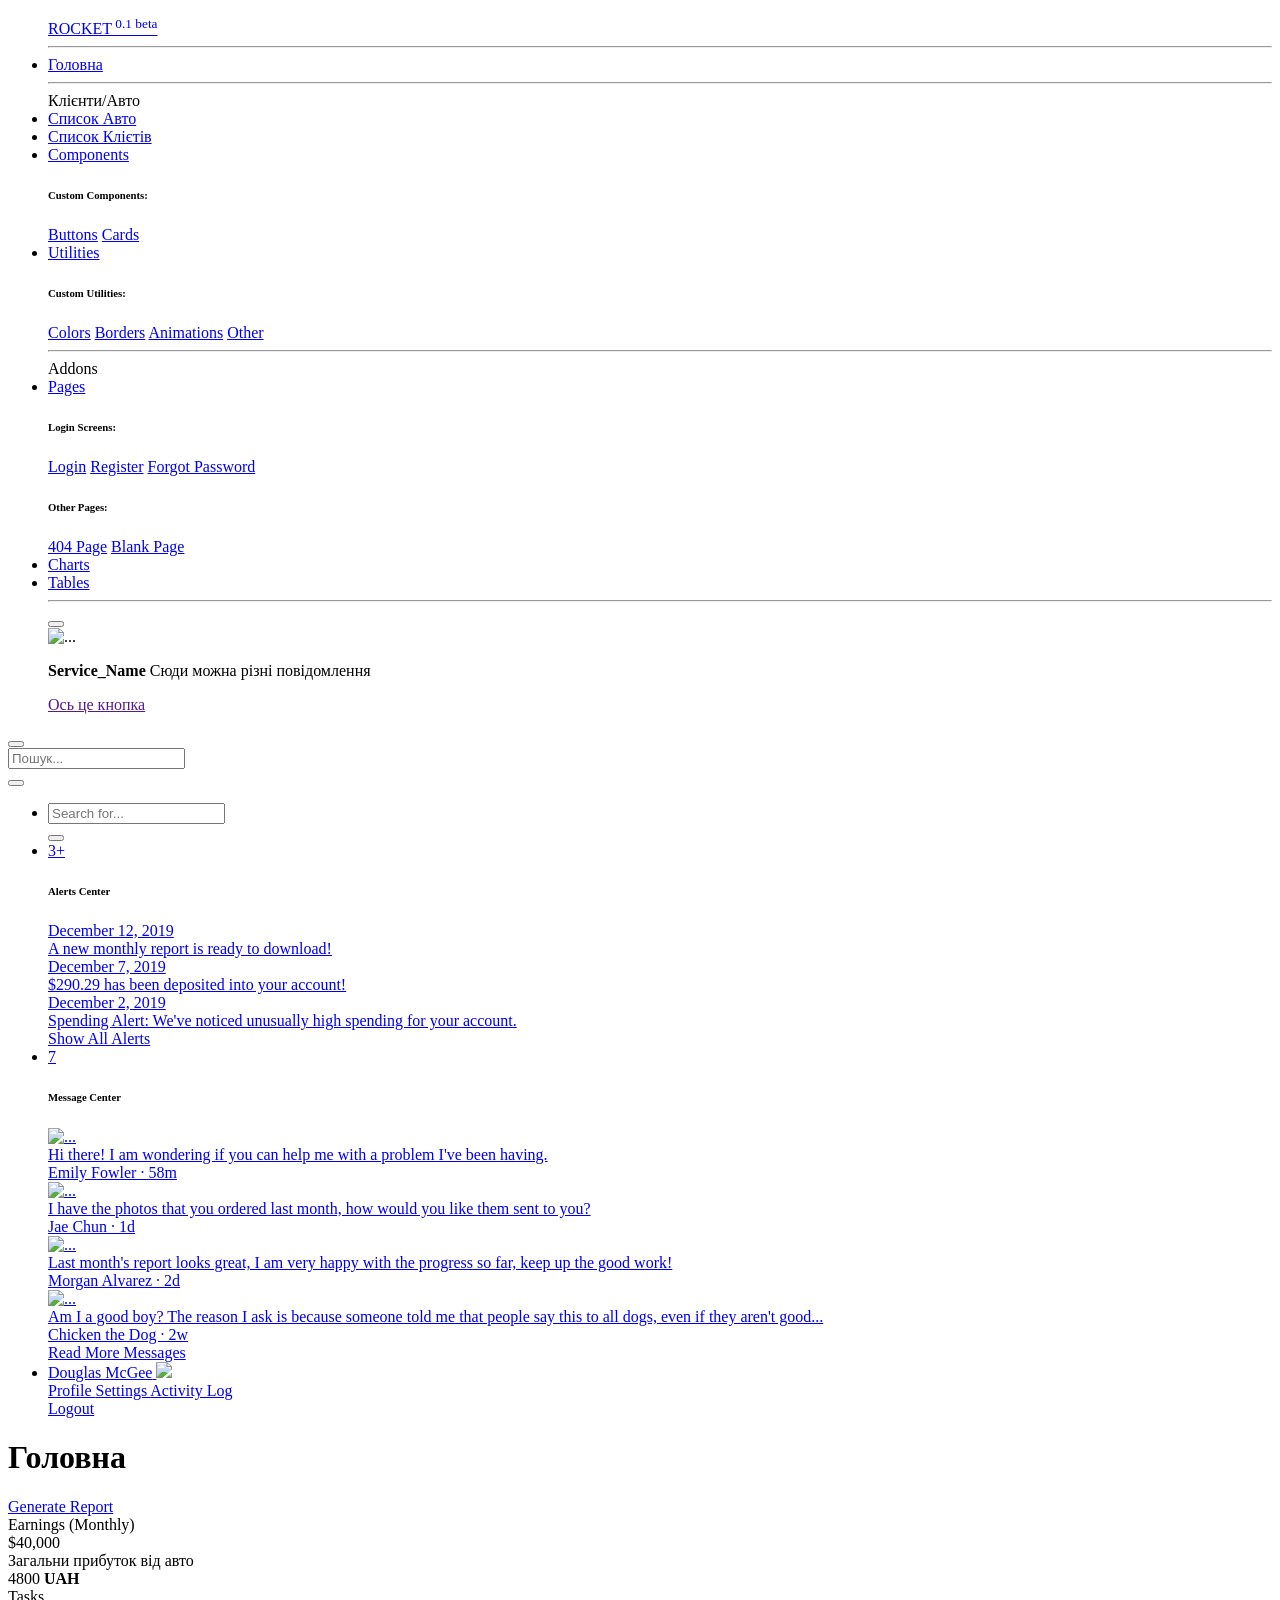
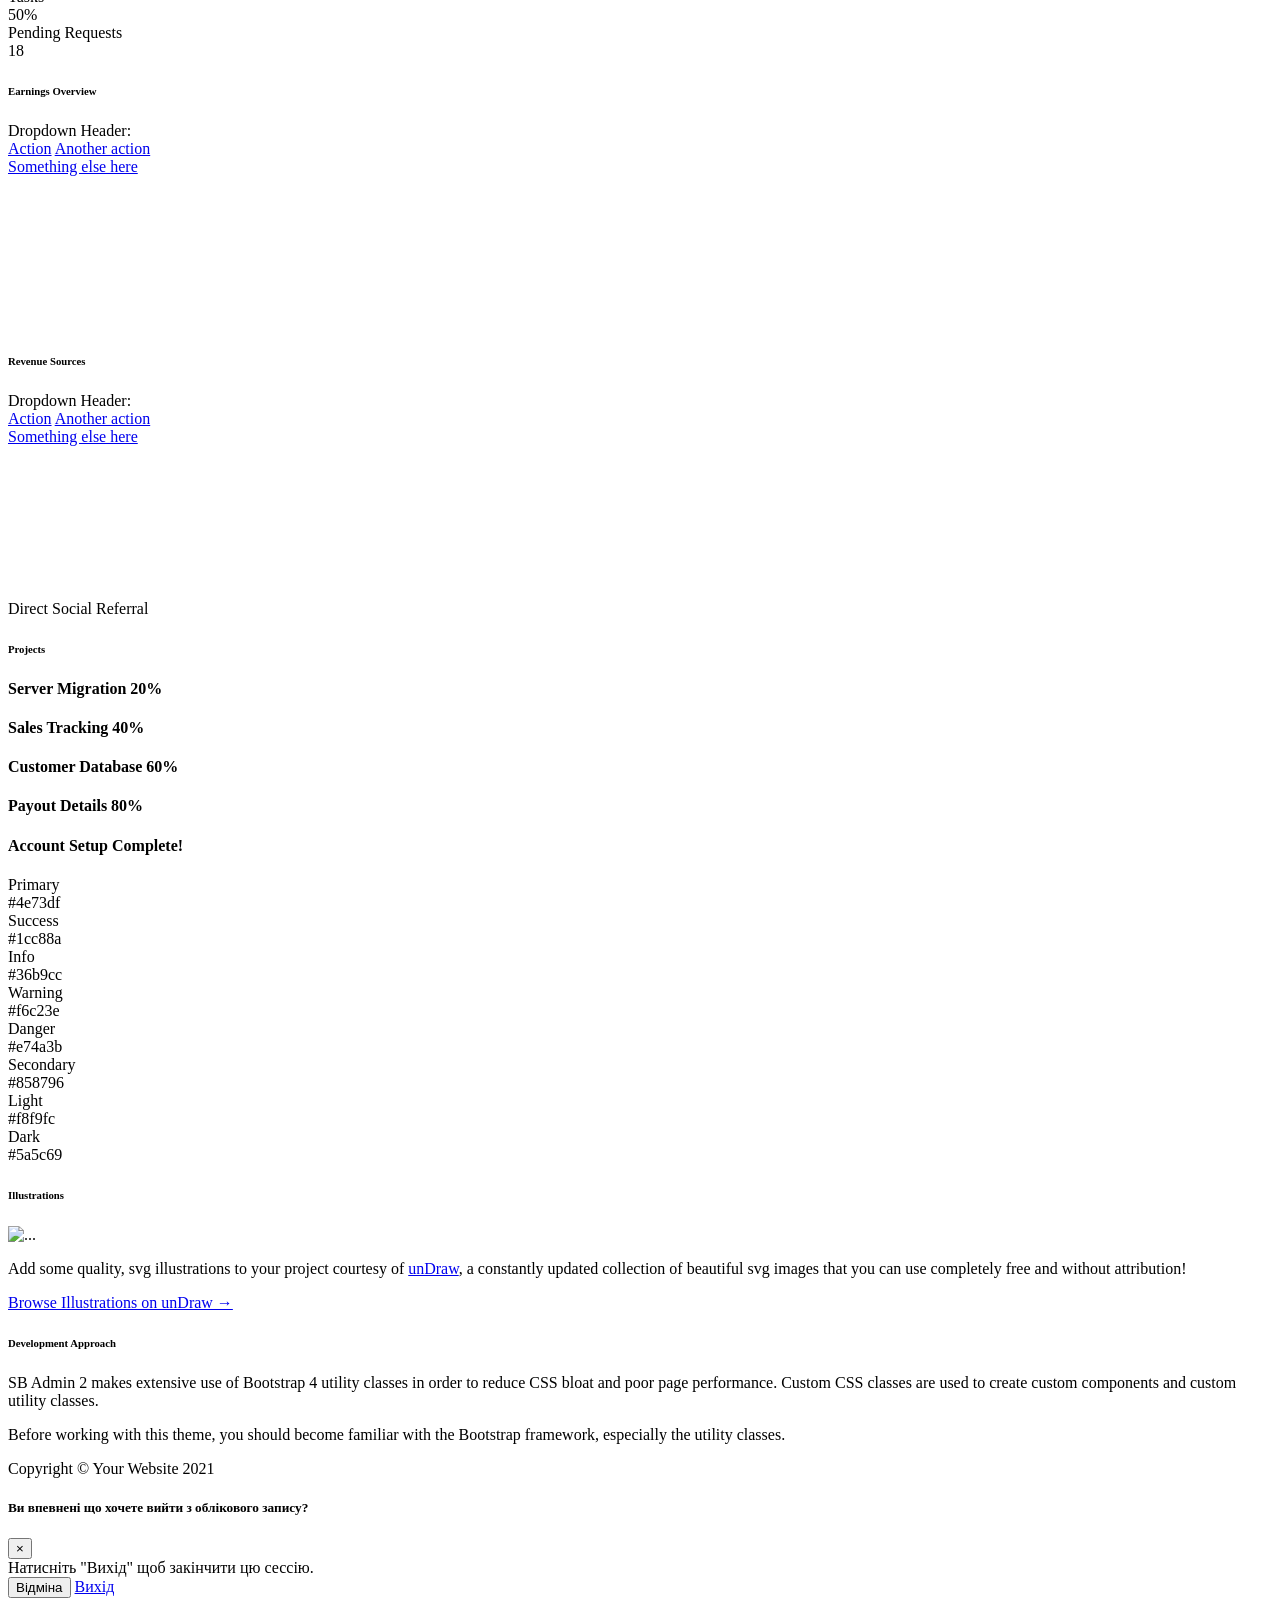
==== index.html @ 15850f31 "Add files via upload" ====
<!DOCTYPE html>
<html lang="ua">

<head>

    <meta charset="utf-8">
    <meta http-equiv="X-UA-Compatible" content="IE=edge">
    <meta name="viewport" content="width=device-width, initial-scale=1, shrink-to-fit=no">
    <meta name="description" content="">
    <meta name="author" content="">

    <title>ROCKET Admin - Головна</title>

    <!-- Custom fonts for this template-->
    <link href="vendor/fontawesome-free/css/all.min.css" rel="stylesheet" type="text/css">
    <link
        href="https://fonts.googleapis.com/css?family=Nunito:200,200i,300,300i,400,400i,600,600i,700,700i,800,800i,900,900i"
        rel="stylesheet">

    <!-- Custom styles for this template-->
    <link href="css/sb-admin-2.min.css" rel="stylesheet">

</head>

<body id="page-top">

    <!-- Вся сторінка -->
    <div id="wrapper">

        <!-- Меню ліво -->
        <ul class="navbar-nav bg-gradient-primary sidebar sidebar-dark accordion" id="accordionSidebar"> 

            <!-- Sidebar - Brand -->
            <a class="sidebar-brand d-flex align-items-center justify-content-center" href="index.html">
                <div class="sidebar-brand-icon rotate-n-15">
                    <i class="fas fa-rocket"></i>
                </div>
                <div class="sidebar-brand-text mx-1">ROCKET<sup> 0.1 beta</sup></div>
            </a>

            <!-- Divider -->
            <hr class="sidebar-divider my-0">

            <!-- Nav Item - Dashboard -->
            <li class="nav-item active">
                <a class="nav-link" href="index.html">
                    <i class="fas fa-fw fa-house-damage"></i>
                    <span>Головна</span></a>
            </li>

            <!-- Divider -->
            <hr class="sidebar-divider">

            <!-- Heading -->
            <div class="sidebar-heading">Клієнти/Авто</div>
            <li class="nav-item">
                <a class="nav-link" href="table.html">
                    <i class="fas fa-fw fa-car"></i>
                    <span>Список Авто</span></a>
            </li>
            <li class="nav-item">
                <a class="nav-link" href="table.html">
                    <i class="fas fa-fw fa-users"></i>
                    <span>Список Клієтів</span></a>
            </li>
            <!-- Nav Item - Pages Collapse Menu -->
            <li class="nav-item">
                <a class="nav-link collapsed" href="#" data-toggle="collapse" data-target="#collapseTwo"
                    aria-expanded="true" aria-controls="collapseTwo">
                    <i class="fas fa-fw fa-cog"></i>
                    <span>Components</span>
                </a>
                <div id="collapseTwo" class="collapse" aria-labelledby="headingTwo" data-parent="#accordionSidebar">
                    <div class="bg-white py-2 collapse-inner rounded">
                        <h6 class="collapse-header">Custom Components:</h6>
                        <a class="collapse-item" href="buttons.html">Buttons</a>
                        <a class="collapse-item" href="cards.html">Cards</a>
                    </div>
                </div>
            </li>

            <!-- Nav Item - Utilities Collapse Menu -->
            <li class="nav-item">
                <a class="nav-link collapsed" href="#" data-toggle="collapse" data-target="#collapseUtilities"
                    aria-expanded="true" aria-controls="collapseUtilities">
                    <i class="fas fa-fw fa-wrench"></i>
                    <span>Utilities</span>
                </a>
                <div id="collapseUtilities" class="collapse" aria-labelledby="headingUtilities"
                    data-parent="#accordionSidebar">
                    <div class="bg-white py-2 collapse-inner rounded">
                        <h6 class="collapse-header">Custom Utilities:</h6>
                        <a class="collapse-item" href="utilities-color.html">Colors</a>
                        <a class="collapse-item" href="utilities-border.html">Borders</a>
                        <a class="collapse-item" href="utilities-animation.html">Animations</a>
                        <a class="collapse-item" href="utilities-other.html">Other</a>
                    </div>
                </div>
            </li>

            <!-- Divider -->
            <hr class="sidebar-divider">

            <!-- Heading -->
            <div class="sidebar-heading">
                Addons
            </div>

            <!-- Nav Item - Pages Collapse Menu -->
            <li class="nav-item">
                <a class="nav-link collapsed" href="#" data-toggle="collapse" data-target="#collapsePages"
                    aria-expanded="true" aria-controls="collapsePages">
                    <i class="fas fa-fw fa-folder"></i>
                    <span>Pages</span>
                </a>
                <div id="collapsePages" class="collapse" aria-labelledby="headingPages" data-parent="#accordionSidebar">
                    <div class="bg-white py-2 collapse-inner rounded">
                        <h6 class="collapse-header">Login Screens:</h6>
                        <a class="collapse-item" href="login.html">Login</a>
                        <a class="collapse-item" href="register.html">Register</a>
                        <a class="collapse-item" href="forgot-password.html">Forgot Password</a>
                        <div class="collapse-divider"></div>
                        <h6 class="collapse-header">Other Pages:</h6>
                        <a class="collapse-item" href="404.html">404 Page</a>
                        <a class="collapse-item" href="blank.html">Blank Page</a>
                    </div>
                </div>
            </li>

            <!-- Nav Item - Charts -->
            <li class="nav-item">
                <a class="nav-link" href="charts.html">
                    <i class="fas fa-fw fa-chart-area"></i>
                    <span>Charts</span></a>
            </li>

            <!-- Nav Item - Tables -->
            <li class="nav-item">
                <a class="nav-link" href="tables.html">
                    <i class="fas fa-fw fa-table"></i>
                    <span>Tables</span></a>
            </li>

            <!-- Divider -->
            <hr class="sidebar-divider d-none d-md-block">

            <!-- Sidebar Toggler (Sidebar) -->
            <div class="text-center d-none d-md-inline">
                <button class="rounded-circle border-0" id="sidebarToggle"></button>
            </div>

            <!-- Sidebar Message -->
            <div class="sidebar-card d-none d-lg-flex">
                <img class="sidebar-card-illustration mb-2" src="img/undraw_rocket.svg" alt="...">
                <p class="text-center mb-2"><strong>Service_Name</strong> Сюди можна різні повідомлення</p>
                <a class="btn btn-success btn-sm" href="">Ось це кнопка</a>
            </div>

        </ul>
        <!-- Кінець меню ліво -->

        <!-- Блок контенту -->
        <div id="content-wrapper" class="d-flex flex-column">

            <!-- Main Content -->
            <div id="content">

                <!-- Верхній блок є на кожній сторінці(Пошук, Обліковий запис, Повідомлення) -->
                <nav class="navbar navbar-expand navbar-light bg-white topbar mb-4 static-top shadow">

                    <!-- Sidebar Toggle (Topbar) -->
                    <button id="sidebarToggleTop" class="btn btn-link d-md-none rounded-circle mr-3">
                        <i class="fa fa-bars"></i>
                    </button>

                    <!-- Topbar Search -->
                    <form
                        class="d-none d-sm-inline-block form-inline mr-auto ml-md-3 my-2 my-md-0 mw-100 navbar-search">
                        <div class="input-group">
                            <input type="text" class="form-control bg-light border-0 small" placeholder="Пошук..."
                                aria-label="Search" aria-describedby="basic-addon2">
                            <div class="input-group-append">
                                <button class="btn btn-primary" type="button">
                                    <i class="fas fa-search fa-sm"></i>
                                </button>
                            </div>
                        </div>
                    </form>

                    <!-- Topbar Navbar -->
                    <ul class="navbar-nav ml-auto">

                        <!-- Nav Item - Search Dropdown (Visible Only XS) -->
                        <li class="nav-item dropdown no-arrow d-sm-none">
                            <a class="nav-link dropdown-toggle" href="#" id="searchDropdown" role="button"
                                data-toggle="dropdown" aria-haspopup="true" aria-expanded="false">
                                <i class="fas fa-search fa-fw"></i>
                            </a>
                            <!-- Dropdown - Messages -->
                            <div class="dropdown-menu dropdown-menu-right p-3 shadow animated--grow-in"
                                aria-labelledby="searchDropdown">
                                <form class="form-inline mr-auto w-100 navbar-search">
                                    <div class="input-group">
                                        <input type="text" class="form-control bg-light border-0 small"
                                            placeholder="Search for..." aria-label="Search"
                                            aria-describedby="basic-addon2">
                                        <div class="input-group-append">
                                            <button class="btn btn-primary" type="button">
                                                <i class="fas fa-search fa-sm"></i>
                                            </button>
                                        </div>
                                    </div>
                                </form>
                            </div>
                        </li>

                        <!-- Nav Item - Alerts -->
                        <li class="nav-item dropdown no-arrow mx-1">
                            <a class="nav-link dropdown-toggle" href="#" id="alertsDropdown" role="button"
                                data-toggle="dropdown" aria-haspopup="true" aria-expanded="false">
                                <i class="fas fa-bell fa-fw"></i>
                                <!-- Counter - Alerts -->
                                <span class="badge badge-danger badge-counter">3+</span>
                            </a>
                            <!-- Dropdown - Alerts -->
                            <div class="dropdown-list dropdown-menu dropdown-menu-right shadow animated--grow-in"
                                aria-labelledby="alertsDropdown">
                                <h6 class="dropdown-header">
                                    Alerts Center
                                </h6>
                                <a class="dropdown-item d-flex align-items-center" href="#">
                                    <div class="mr-3">
                                        <div class="icon-circle bg-primary">
                                            <i class="fas fa-file-alt text-white"></i>
                                        </div>
                                    </div>
                                    <div>
                                        <div class="small text-gray-500">December 12, 2019</div>
                                        <span class="font-weight-bold">A new monthly report is ready to download!</span>
                                    </div>
                                </a>
                                <a class="dropdown-item d-flex align-items-center" href="#">
                                    <div class="mr-3">
                                        <div class="icon-circle bg-success">
                                            <i class="fas fa-donate text-white"></i>
                                        </div>
                                    </div>
                                    <div>
                                        <div class="small text-gray-500">December 7, 2019</div>
                                        $290.29 has been deposited into your account!
                                    </div>
                                </a>
                                <a class="dropdown-item d-flex align-items-center" href="#">
                                    <div class="mr-3">
                                        <div class="icon-circle bg-warning">
                                            <i class="fas fa-exclamation-triangle text-white"></i>
                                        </div>
                                    </div>
                                    <div>
                                        <div class="small text-gray-500">December 2, 2019</div>
                                        Spending Alert: We've noticed unusually high spending for your account.
                                    </div>
                                </a>
                                <a class="dropdown-item text-center small text-gray-500" href="#">Show All Alerts</a>
                            </div>
                        </li>

                        <!-- Nav Item - Messages -->
                        <li class="nav-item dropdown no-arrow mx-1">
                            <a class="nav-link dropdown-toggle" href="#" id="messagesDropdown" role="button"
                                data-toggle="dropdown" aria-haspopup="true" aria-expanded="false">
                                <i class="fas fa-envelope fa-fw"></i>
                                <!-- Counter - Messages -->
                                <span class="badge badge-danger badge-counter">7</span>
                            </a>
                            <!-- Dropdown - Messages -->
                            <div class="dropdown-list dropdown-menu dropdown-menu-right shadow animated--grow-in"
                                aria-labelledby="messagesDropdown">
                                <h6 class="dropdown-header">
                                    Message Center
                                </h6>
                                <a class="dropdown-item d-flex align-items-center" href="#">
                                    <div class="dropdown-list-image mr-3">
                                        <img class="rounded-circle" src="img/undraw_profile_1.svg"
                                            alt="...">
                                        <div class="status-indicator bg-success"></div>
                                    </div>
                                    <div class="font-weight-bold">
                                        <div class="text-truncate">Hi there! I am wondering if you can help me with a
                                            problem I've been having.</div>
                                        <div class="small text-gray-500">Emily Fowler · 58m</div>
                                    </div>
                                </a>
                                <a class="dropdown-item d-flex align-items-center" href="#">
                                    <div class="dropdown-list-image mr-3">
                                        <img class="rounded-circle" src="img/undraw_profile_2.svg"
                                            alt="...">
                                        <div class="status-indicator"></div>
                                    </div>
                                    <div>
                                        <div class="text-truncate">I have the photos that you ordered last month, how
                                            would you like them sent to you?</div>
                                        <div class="small text-gray-500">Jae Chun · 1d</div>
                                    </div>
                                </a>
                                <a class="dropdown-item d-flex align-items-center" href="#">
                                    <div class="dropdown-list-image mr-3">
                                        <img class="rounded-circle" src="img/undraw_profile_3.svg"
                                            alt="...">
                                        <div class="status-indicator bg-warning"></div>
                                    </div>
                                    <div>
                                        <div class="text-truncate">Last month's report looks great, I am very happy with
                                            the progress so far, keep up the good work!</div>
                                        <div class="small text-gray-500">Morgan Alvarez · 2d</div>
                                    </div>
                                </a>
                                <a class="dropdown-item d-flex align-items-center" href="#">
                                    <div class="dropdown-list-image mr-3">
                                        <img class="rounded-circle" src="https://source.unsplash.com/Mv9hjnEUHR4/60x60"
                                            alt="...">
                                        <div class="status-indicator bg-success"></div>
                                    </div>
                                    <div>
                                        <div class="text-truncate">Am I a good boy? The reason I ask is because someone
                                            told me that people say this to all dogs, even if they aren't good...</div>
                                        <div class="small text-gray-500">Chicken the Dog · 2w</div>
                                    </div>
                                </a>
                                <a class="dropdown-item text-center small text-gray-500" href="#">Read More Messages</a>
                            </div>
                        </li>

                        <div class="topbar-divider d-none d-sm-block"></div>

                        <!-- Nav Item - User Information -->
                        <li class="nav-item dropdown no-arrow">
                            <a class="nav-link dropdown-toggle" href="#" id="userDropdown" role="button"
                                data-toggle="dropdown" aria-haspopup="true" aria-expanded="false">
                                <span class="mr-2 d-none d-lg-inline text-gray-600 small">Douglas McGee</span>
                                <img class="img-profile rounded-circle"
                                    src="img/undraw_profile.svg">
                            </a>
                            <!-- Dropdown - User Information -->
                            <div class="dropdown-menu dropdown-menu-right shadow animated--grow-in"
                                aria-labelledby="userDropdown">
                                <a class="dropdown-item" href="#">
                                    <i class="fas fa-user fa-sm fa-fw mr-2 text-gray-400"></i>
                                    Profile
                                </a>
                                <a class="dropdown-item" href="#">
                                    <i class="fas fa-cogs fa-sm fa-fw mr-2 text-gray-400"></i>
                                    Settings
                                </a>
                                <a class="dropdown-item" href="#">
                                    <i class="fas fa-list fa-sm fa-fw mr-2 text-gray-400"></i>
                                    Activity Log
                                </a>
                                <div class="dropdown-divider"></div>
                                <a class="dropdown-item" href="#" data-toggle="modal" data-target="#logoutModal">
                                    <i class="fas fa-sign-out-alt fa-sm fa-fw mr-2 text-gray-400"></i>
                                    Logout
                                </a>
                            </div>
                        </li>

                    </ul>

                </nav>
                <!-- Кінець Верхній блок є на кожній сторінці(Пошук, Обліковий запис, Повідомлення) -->

                <!-- Begin Page Content -->
                <div class="container-fluid">

                    <!-- Page Heading -->
                    <div class="d-sm-flex align-items-center justify-content-between mb-4">
                        <h1 class="h3 mb-0 text-gray-800">Головна</h1>
                        <a href="#" class="d-none d-sm-inline-block btn btn-sm btn-primary shadow-sm"><i
                                class="fas fa-download fa-sm text-white-50"></i> Generate Report</a>
                    </div>

                    <!-- Content Row -->
                    <div class="row">

                        <!-- Earnings (Monthly) Card Example -->
                        <div class="col-xl-3 col-md-6 mb-4">
                            <div class="card border-left-primary shadow h-100 py-2">
                                <div class="card-body">
                                    <div class="row no-gutters align-items-center">
                                        <div class="col mr-2">
                                            <div class="text-xs font-weight-bold text-primary text-uppercase mb-1">
                                                Earnings (Monthly)</div>
                                            <div class="h5 mb-0 font-weight-bold text-gray-800">$40,000</div>
                                        </div>
                                        <div class="col-auto">
                                            <i class="fas fa-calendar fa-2x text-gray-300"></i>
                                        </div>
                                    </div>
                                </div>
                            </div>
                        </div>

                        <!-- Earnings (Monthly) Card Example -->
                        <div class="col-xl-3 col-md-6 mb-4">
                            <div class="card border-left-success shadow h-100 py-2">
                                <div class="card-body">
                                    <div class="row no-gutters align-items-center">
                                        <div class="col mr-2">
                                            <div class="text-xs font-weight-bold text-success text-uppercase mb-1">
                                                Загальни прибуток від авто</div>
                                            <div class="h5 mb-0 font-weight-bold text-gray-800">4800 <b>UAH</b></div>
                                        </div>
                                        <div class="col-auto">
                                            <i class="fas fa-dollar-sign fa-2x text-gray-300"></i>
                                        </div>
                                    </div>
                                </div>
                            </div>
                        </div>

                        <!-- Earnings (Monthly) Card Example -->
                        <div class="col-xl-3 col-md-6 mb-4">
                            <div class="card border-left-info shadow h-100 py-2">
                                <div class="card-body">
                                    <div class="row no-gutters align-items-center">
                                        <div class="col mr-2">
                                            <div class="text-xs font-weight-bold text-info text-uppercase mb-1">Tasks
                                            </div>
                                            <div class="row no-gutters align-items-center">
                                                <div class="col-auto">
                                                    <div class="h5 mb-0 mr-3 font-weight-bold text-gray-800">50%</div>
                                                </div>
                                                <div class="col">
                                                    <div class="progress progress-sm mr-2">
                                                        <div class="progress-bar bg-info" role="progressbar"
                                                            style="width: 50%" aria-valuenow="50" aria-valuemin="0"
                                                            aria-valuemax="100"></div>
                                                    </div>
                                                </div>
                                            </div>
                                        </div>
                                        <div class="col-auto">
                                            <i class="fas fa-clipboard-list fa-2x text-gray-300"></i>
                                        </div>
                                    </div>
                                </div>
                            </div>
                        </div>

                        <!-- Pending Requests Card Example -->
                        <div class="col-xl-3 col-md-6 mb-4">
                            <div class="card border-left-warning shadow h-100 py-2">
                                <div class="card-body">
                                    <div class="row no-gutters align-items-center">
                                        <div class="col mr-2">
                                            <div class="text-xs font-weight-bold text-warning text-uppercase mb-1">
                                                Pending Requests</div>
                                            <div class="h5 mb-0 font-weight-bold text-gray-800">18</div>
                                        </div>
                                        <div class="col-auto">
                                            <i class="fas fa-comments fa-2x text-gray-300"></i>
                                        </div>
                                    </div>
                                </div>
                            </div>
                        </div>
                    </div>

                    <!-- Content Row -->

                    <div class="row">

                        <!-- Area Chart -->
                        <div class="col-xl-8 col-lg-7">
                            <div class="card shadow mb-4">
                                <!-- Card Header - Dropdown -->
                                <div
                                    class="card-header py-3 d-flex flex-row align-items-center justify-content-between">
                                    <h6 class="m-0 font-weight-bold text-primary">Earnings Overview</h6>
                                    <div class="dropdown no-arrow">
                                        <a class="dropdown-toggle" href="#" role="button" id="dropdownMenuLink"
                                            data-toggle="dropdown" aria-haspopup="true" aria-expanded="false">
                                            <i class="fas fa-ellipsis-v fa-sm fa-fw text-gray-400"></i>
                                        </a>
                                        <div class="dropdown-menu dropdown-menu-right shadow animated--fade-in"
                                            aria-labelledby="dropdownMenuLink">
                                            <div class="dropdown-header">Dropdown Header:</div>
                                            <a class="dropdown-item" href="#">Action</a>
                                            <a class="dropdown-item" href="#">Another action</a>
                                            <div class="dropdown-divider"></div>
                                            <a class="dropdown-item" href="#">Something else here</a>
                                        </div>
                                    </div>
                                </div>
                                <!-- Card Body -->
                                <div class="card-body">
                                    <div class="chart-area">
                                        <canvas id="myAreaChart"></canvas>
                                    </div>
                                </div>
                            </div>
                        </div>

                        <!-- Pie Chart -->
                        <div class="col-xl-4 col-lg-5">
                            <div class="card shadow mb-4">
                                <!-- Card Header - Dropdown -->
                                <div
                                    class="card-header py-3 d-flex flex-row align-items-center justify-content-between">
                                    <h6 class="m-0 font-weight-bold text-primary">Revenue Sources</h6>
                                    <div class="dropdown no-arrow">
                                        <a class="dropdown-toggle" href="#" role="button" id="dropdownMenuLink"
                                            data-toggle="dropdown" aria-haspopup="true" aria-expanded="false">
                                            <i class="fas fa-ellipsis-v fa-sm fa-fw text-gray-400"></i>
                                        </a>
                                        <div class="dropdown-menu dropdown-menu-right shadow animated--fade-in"
                                            aria-labelledby="dropdownMenuLink">
                                            <div class="dropdown-header">Dropdown Header:</div>
                                            <a class="dropdown-item" href="#">Action</a>
                                            <a class="dropdown-item" href="#">Another action</a>
                                            <div class="dropdown-divider"></div>
                                            <a class="dropdown-item" href="#">Something else here</a>
                                        </div>
                                    </div>
                                </div>
                                <!-- Card Body -->
                                <div class="card-body">
                                    <div class="chart-pie pt-4 pb-2">
                                        <canvas id="myPieChart"></canvas>
                                    </div>
                                    <div class="mt-4 text-center small">
                                        <span class="mr-2">
                                            <i class="fas fa-circle text-primary"></i> Direct
                                        </span>
                                        <span class="mr-2">
                                            <i class="fas fa-circle text-success"></i> Social
                                        </span>
                                        <span class="mr-2">
                                            <i class="fas fa-circle text-info"></i> Referral
                                        </span>
                                    </div>
                                </div>
                            </div>
                        </div>
                    </div>

                    <!-- Content Row -->
                    <div class="row">

                        <!-- Content Column -->
                        <div class="col-lg-6 mb-4">

                            <!-- Project Card Example -->
                            <div class="card shadow mb-4">
                                <div class="card-header py-3">
                                    <h6 class="m-0 font-weight-bold text-primary">Projects</h6>
                                </div>
                                <div class="card-body">
                                    <h4 class="small font-weight-bold">Server Migration <span
                                            class="float-right">20%</span></h4>
                                    <div class="progress mb-4">
                                        <div class="progress-bar bg-danger" role="progressbar" style="width: 20%"
                                            aria-valuenow="20" aria-valuemin="0" aria-valuemax="100"></div>
                                    </div>
                                    <h4 class="small font-weight-bold">Sales Tracking <span
                                            class="float-right">40%</span></h4>
                                    <div class="progress mb-4">
                                        <div class="progress-bar bg-warning" role="progressbar" style="width: 40%"
                                            aria-valuenow="40" aria-valuemin="0" aria-valuemax="100"></div>
                                    </div>
                                    <h4 class="small font-weight-bold">Customer Database <span
                                            class="float-right">60%</span></h4>
                                    <div class="progress mb-4">
                                        <div class="progress-bar" role="progressbar" style="width: 60%"
                                            aria-valuenow="60" aria-valuemin="0" aria-valuemax="100"></div>
                                    </div>
                                    <h4 class="small font-weight-bold">Payout Details <span
                                            class="float-right">80%</span></h4>
                                    <div class="progress mb-4">
                                        <div class="progress-bar bg-info" role="progressbar" style="width: 80%"
                                            aria-valuenow="80" aria-valuemin="0" aria-valuemax="100"></div>
                                    </div>
                                    <h4 class="small font-weight-bold">Account Setup <span
                                            class="float-right">Complete!</span></h4>
                                    <div class="progress">
                                        <div class="progress-bar bg-success" role="progressbar" style="width: 100%"
                                            aria-valuenow="100" aria-valuemin="0" aria-valuemax="100"></div>
                                    </div>
                                </div>
                            </div>

                            <!-- Color System -->
                            <div class="row">
                                <div class="col-lg-6 mb-4">
                                    <div class="card bg-primary text-white shadow">
                                        <div class="card-body">
                                            Primary
                                            <div class="text-white-50 small">#4e73df</div>
                                        </div>
                                    </div>
                                </div>
                                <div class="col-lg-6 mb-4">
                                    <div class="card bg-success text-white shadow">
                                        <div class="card-body">
                                            Success
                                            <div class="text-white-50 small">#1cc88a</div>
                                        </div>
                                    </div>
                                </div>
                                <div class="col-lg-6 mb-4">
                                    <div class="card bg-info text-white shadow">
                                        <div class="card-body">
                                            Info
                                            <div class="text-white-50 small">#36b9cc</div>
                                        </div>
                                    </div>
                                </div>
                                <div class="col-lg-6 mb-4">
                                    <div class="card bg-warning text-white shadow">
                                        <div class="card-body">
                                            Warning
                                            <div class="text-white-50 small">#f6c23e</div>
                                        </div>
                                    </div>
                                </div>
                                <div class="col-lg-6 mb-4">
                                    <div class="card bg-danger text-white shadow">
                                        <div class="card-body">
                                            Danger
                                            <div class="text-white-50 small">#e74a3b</div>
                                        </div>
                                    </div>
                                </div>
                                <div class="col-lg-6 mb-4">
                                    <div class="card bg-secondary text-white shadow">
                                        <div class="card-body">
                                            Secondary
                                            <div class="text-white-50 small">#858796</div>
                                        </div>
                                    </div>
                                </div>
                                <div class="col-lg-6 mb-4">
                                    <div class="card bg-light text-black shadow">
                                        <div class="card-body">
                                            Light
                                            <div class="text-black-50 small">#f8f9fc</div>
                                        </div>
                                    </div>
                                </div>
                                <div class="col-lg-6 mb-4">
                                    <div class="card bg-dark text-white shadow">
                                        <div class="card-body">
                                            Dark
                                            <div class="text-white-50 small">#5a5c69</div>
                                        </div>
                                    </div>
                                </div>
                            </div>

                        </div>

                        <div class="col-lg-6 mb-4">

                            <!-- Illustrations -->
                            <div class="card shadow mb-4">
                                <div class="card-header py-3">
                                    <h6 class="m-0 font-weight-bold text-primary">Illustrations</h6>
                                </div>
                                <div class="card-body">
                                    <div class="text-center">
                                        <img class="img-fluid px-3 px-sm-4 mt-3 mb-4" style="width: 25rem;"
                                            src="img/undraw_posting_photo.svg" alt="...">
                                    </div>
                                    <p>Add some quality, svg illustrations to your project courtesy of <a
                                            target="_blank" rel="nofollow" href="https://undraw.co/">unDraw</a>, a
                                        constantly updated collection of beautiful svg images that you can use
                                        completely free and without attribution!</p>
                                    <a target="_blank" rel="nofollow" href="https://undraw.co/">Browse Illustrations on
                                        unDraw &rarr;</a>
                                </div>
                            </div>

                            <!-- Approach -->
                            <div class="card shadow mb-4">
                                <div class="card-header py-3">
                                    <h6 class="m-0 font-weight-bold text-primary">Development Approach</h6>
                                </div>
                                <div class="card-body">
                                    <p>SB Admin 2 makes extensive use of Bootstrap 4 utility classes in order to reduce
                                        CSS bloat and poor page performance. Custom CSS classes are used to create
                                        custom components and custom utility classes.</p>
                                    <p class="mb-0">Before working with this theme, you should become familiar with the
                                        Bootstrap framework, especially the utility classes.</p>
                                </div>
                            </div>

                        </div>
                    </div>

                </div>
                <!-- /.container-fluid -->

            </div>
            <!-- End of Main Content -->

            <!-- Footer -->
            <footer class="sticky-footer bg-white">
                <div class="container my-auto">
                    <div class="copyright text-center my-auto">
                        <span>Copyright &copy; Your Website 2021</span>
                    </div>
                </div>
            </footer>
            <!-- End of Footer -->

        </div>
        <!-- Кінець блоку контенту -->

    </div>
    <!-- Кінець всієї сторінки -->

    <!-- Скролл на верх-->
    <a class="scroll-to-top rounded" href="#page-top">
        <i class="fas fa-angle-up"></i>
    </a>

    <!-- Форма виходу-->
    <div class="modal fade" id="logoutModal" tabindex="-1" role="dialog" aria-labelledby="exampleModalLabel"
        aria-hidden="true">
        <div class="modal-dialog" role="document">
            <div class="modal-content">
                <div class="modal-header">
                    <h5 class="modal-title" id="exampleModalLabel">Ви впевнені що хочете вийти з облікового запису?</h5>
                    <button class="close" type="button" data-dismiss="modal" aria-label="Close">
                        <span aria-hidden="true">×</span>
                    </button>
                </div>
                <div class="modal-body">Натисніть "Вихід" щоб закінчити цю сессію.</div>
                <div class="modal-footer">
                    <button class="btn btn-secondary" type="button" data-dismiss="modal">Відміна</button>
                    <a class="btn btn-primary" href="login.html">Вихід</a>
                </div>
            </div>
        </div>
    </div>

    <!-- Bootstrap core JavaScript-->
    <script src="vendor/jquery/jquery.min.js"></script>
    <script src="vendor/bootstrap/js/bootstrap.bundle.min.js"></script>

    <!-- Core plugin JavaScript-->
    <script src="vendor/jquery-easing/jquery.easing.min.js"></script>

    <!-- Custom scripts for all pages-->
    <script src="js/sb-admin-2.min.js"></script>

    <!-- Page level plugins -->
    <script src="vendor/chart.js/Chart.min.js"></script>

    <!-- Page level custom scripts -->
    <script src="js/demo/chart-area-demo.js"></script>
    <script src="js/demo/chart-pie-demo.js"></script>

</body>

</html>
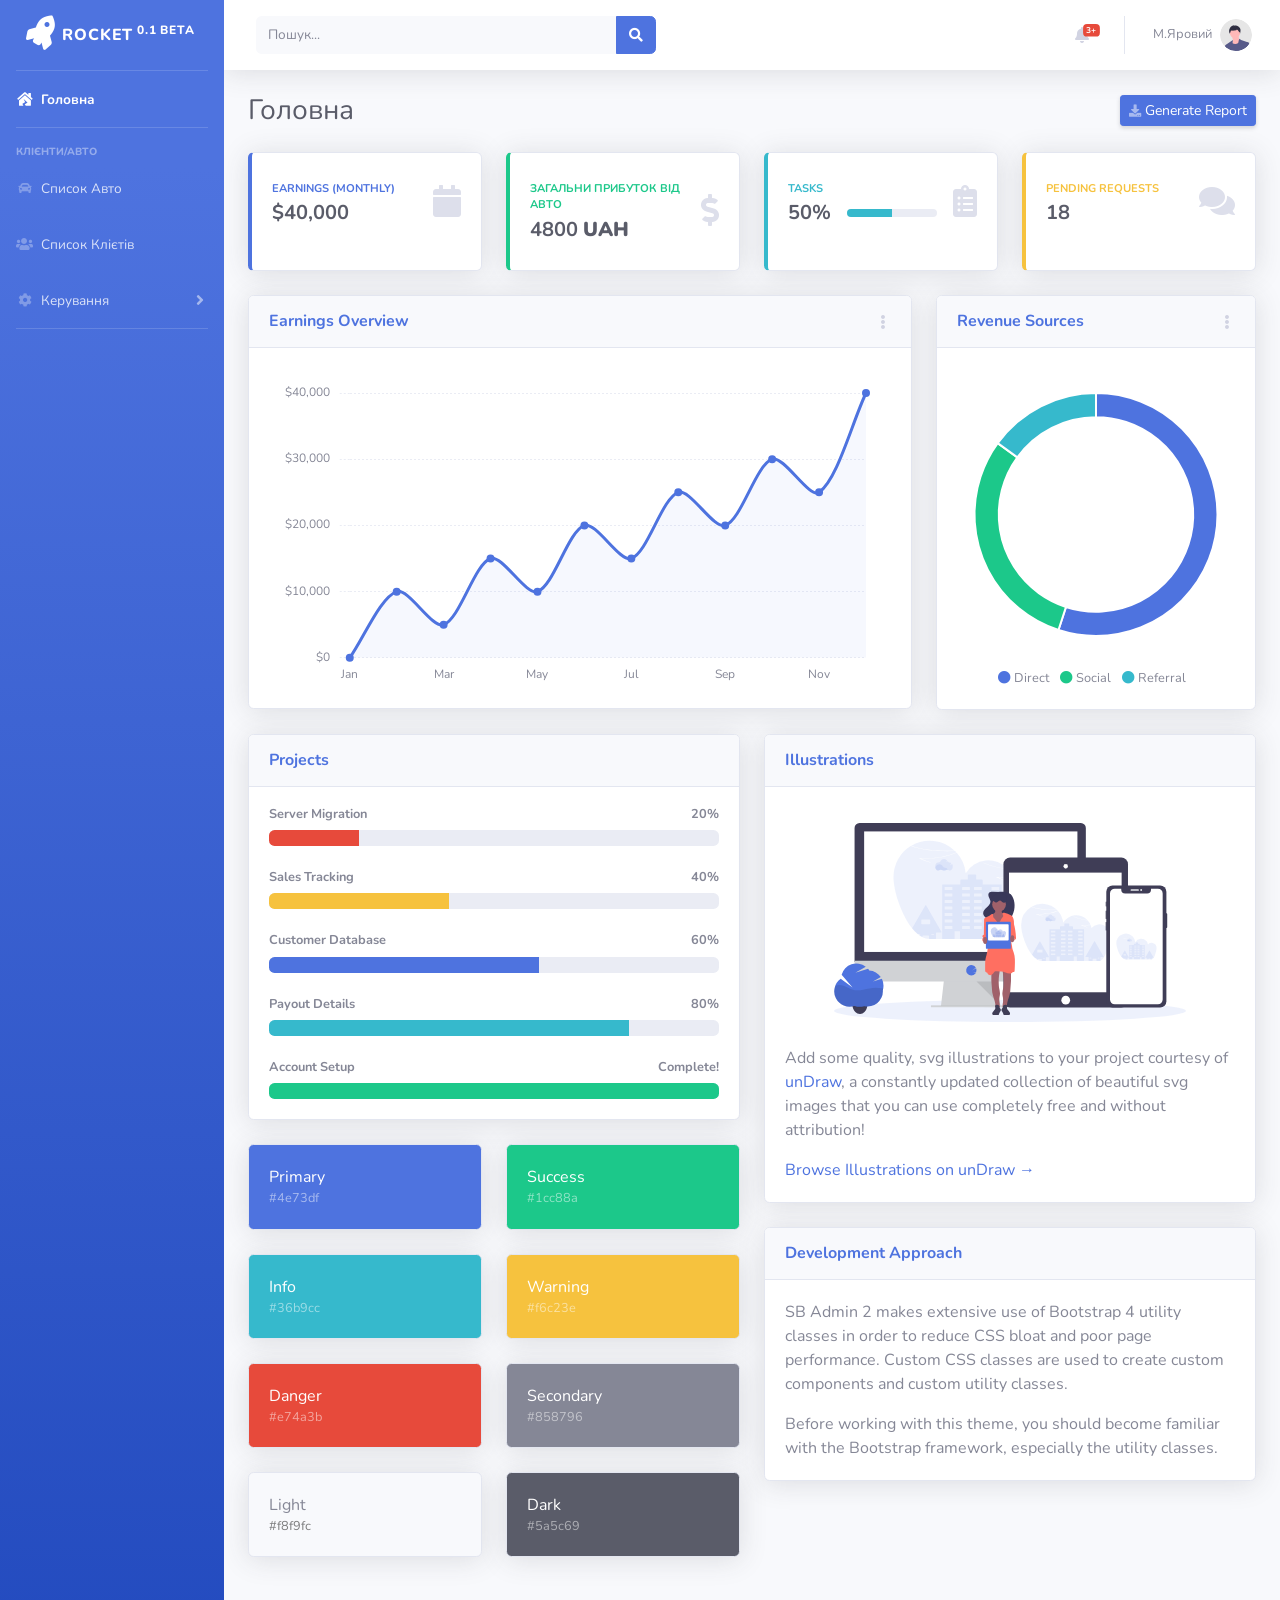
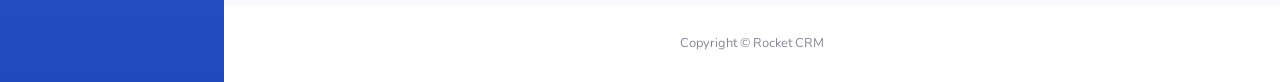
==== commit 931698a9: "Add files via upload" ====
--- a/index.html
+++ b/index.html
@@ -13,10 +13,7 @@
 
     <!-- Custom fonts for this template-->
     <link href="vendor/fontawesome-free/css/all.min.css" rel="stylesheet" type="text/css">
-    <link
-        href="https://fonts.googleapis.com/css?family=Nunito:200,200i,300,300i,400,400i,600,600i,700,700i,800,800i,900,900i"
-        rel="stylesheet">
-
+    <link href="https://fonts.googleapis.com/css?family=Nunito:200,200i,300,300i,400,400i,600,600i,700,700i,800,800i,900,900i"rel="stylesheet">
     <!-- Custom styles for this template-->
     <link href="css/sb-admin-2.min.css" rel="stylesheet">
 
@@ -54,12 +51,12 @@
             <!-- Heading -->
             <div class="sidebar-heading">Клієнти/Авто</div>
             <li class="nav-item">
-                <a class="nav-link" href="table.html">
+                <a class="nav-link" href="car-list.html">
                     <i class="fas fa-fw fa-car"></i>
                     <span>Список Авто</span></a>
             </li>
             <li class="nav-item">
-                <a class="nav-link" href="table.html">
+                <a class="nav-link" href="client-list.html">
                     <i class="fas fa-fw fa-users"></i>
                     <span>Список Клієтів</span></a>
             </li>
@@ -68,7 +65,7 @@
                 <a class="nav-link collapsed" href="#" data-toggle="collapse" data-target="#collapseTwo"
                     aria-expanded="true" aria-controls="collapseTwo">
                     <i class="fas fa-fw fa-cog"></i>
-                    <span>Components</span>
+                    <span>Керування</span>
                 </a>
                 <div id="collapseTwo" class="collapse" aria-labelledby="headingTwo" data-parent="#accordionSidebar">
                     <div class="bg-white py-2 collapse-inner rounded">
@@ -78,84 +75,7 @@
                     </div>
                 </div>
             </li>
-
-            <!-- Nav Item - Utilities Collapse Menu -->
-            <li class="nav-item">
-                <a class="nav-link collapsed" href="#" data-toggle="collapse" data-target="#collapseUtilities"
-                    aria-expanded="true" aria-controls="collapseUtilities">
-                    <i class="fas fa-fw fa-wrench"></i>
-                    <span>Utilities</span>
-                </a>
-                <div id="collapseUtilities" class="collapse" aria-labelledby="headingUtilities"
-                    data-parent="#accordionSidebar">
-                    <div class="bg-white py-2 collapse-inner rounded">
-                        <h6 class="collapse-header">Custom Utilities:</h6>
-                        <a class="collapse-item" href="utilities-color.html">Colors</a>
-                        <a class="collapse-item" href="utilities-border.html">Borders</a>
-                        <a class="collapse-item" href="utilities-animation.html">Animations</a>
-                        <a class="collapse-item" href="utilities-other.html">Other</a>
-                    </div>
-                </div>
-            </li>
-
-            <!-- Divider -->
             <hr class="sidebar-divider">
-
-            <!-- Heading -->
-            <div class="sidebar-heading">
-                Addons
-            </div>
-
-            <!-- Nav Item - Pages Collapse Menu -->
-            <li class="nav-item">
-                <a class="nav-link collapsed" href="#" data-toggle="collapse" data-target="#collapsePages"
-                    aria-expanded="true" aria-controls="collapsePages">
-                    <i class="fas fa-fw fa-folder"></i>
-                    <span>Pages</span>
-                </a>
-                <div id="collapsePages" class="collapse" aria-labelledby="headingPages" data-parent="#accordionSidebar">
-                    <div class="bg-white py-2 collapse-inner rounded">
-                        <h6 class="collapse-header">Login Screens:</h6>
-                        <a class="collapse-item" href="login.html">Login</a>
-                        <a class="collapse-item" href="register.html">Register</a>
-                        <a class="collapse-item" href="forgot-password.html">Forgot Password</a>
-                        <div class="collapse-divider"></div>
-                        <h6 class="collapse-header">Other Pages:</h6>
-                        <a class="collapse-item" href="404.html">404 Page</a>
-                        <a class="collapse-item" href="blank.html">Blank Page</a>
-                    </div>
-                </div>
-            </li>
-
-            <!-- Nav Item - Charts -->
-            <li class="nav-item">
-                <a class="nav-link" href="charts.html">
-                    <i class="fas fa-fw fa-chart-area"></i>
-                    <span>Charts</span></a>
-            </li>
-
-            <!-- Nav Item - Tables -->
-            <li class="nav-item">
-                <a class="nav-link" href="tables.html">
-                    <i class="fas fa-fw fa-table"></i>
-                    <span>Tables</span></a>
-            </li>
-
-            <!-- Divider -->
-            <hr class="sidebar-divider d-none d-md-block">
-
-            <!-- Sidebar Toggler (Sidebar) -->
-            <div class="text-center d-none d-md-inline">
-                <button class="rounded-circle border-0" id="sidebarToggle"></button>
-            </div>
-
-            <!-- Sidebar Message -->
-            <div class="sidebar-card d-none d-lg-flex">
-                <img class="sidebar-card-illustration mb-2" src="img/undraw_rocket.svg" alt="...">
-                <p class="text-center mb-2"><strong>Service_Name</strong> Сюди можна різні повідомлення</p>
-                <a class="btn btn-success btn-sm" href="">Ось це кнопка</a>
-            </div>
-
         </ul>
         <!-- Кінець меню ліво -->
 
@@ -173,7 +93,7 @@
                         <i class="fa fa-bars"></i>
                     </button>
 
-                    <!-- Topbar Search -->
+                    <!-- Форма Пошуку -->
                     <form
                         class="d-none d-sm-inline-block form-inline mr-auto ml-md-3 my-2 my-md-0 mw-100 navbar-search">
                         <div class="input-group">
@@ -187,7 +107,7 @@
                         </div>
                     </form>
 
-                    <!-- Topbar Navbar -->
+                    <!-- Форма Пошуку -->
                     <ul class="navbar-nav ml-auto">
 
                         <!-- Nav Item - Search Dropdown (Visible Only XS) -->
@@ -214,20 +134,18 @@
                             </div>
                         </li>
 
-                        <!-- Nav Item - Alerts -->
+                        <!-- Nav Item - Сповіщення -->
                         <li class="nav-item dropdown no-arrow mx-1">
                             <a class="nav-link dropdown-toggle" href="#" id="alertsDropdown" role="button"
                                 data-toggle="dropdown" aria-haspopup="true" aria-expanded="false">
                                 <i class="fas fa-bell fa-fw"></i>
-                                <!-- Counter - Alerts -->
+                                <!-- Counter - Сповіщення -->
                                 <span class="badge badge-danger badge-counter">3+</span>
                             </a>
-                            <!-- Dropdown - Alerts -->
+                            <!-- Dropdown - Сповіщення -->
                             <div class="dropdown-list dropdown-menu dropdown-menu-right shadow animated--grow-in"
                                 aria-labelledby="alertsDropdown">
-                                <h6 class="dropdown-header">
-                                    Alerts Center
-                                </h6>
+                                <h6 class="dropdown-header">Сповіщення системи</h6>
                                 <a class="dropdown-item d-flex align-items-center" href="#">
                                     <div class="mr-3">
                                         <div class="icon-circle bg-primary">
@@ -235,8 +153,8 @@
                                         </div>
                                     </div>
                                     <div>
-                                        <div class="small text-gray-500">December 12, 2019</div>
-                                        <span class="font-weight-bold">A new monthly report is ready to download!</span>
+                                        <div class="small text-gray-500">10.05.2025</div>
+                                        <span class="font-weight-bold">Запис клієнта..</span>
                                     </div>
                                 </a>
                                 <a class="dropdown-item d-flex align-items-center" href="#">
@@ -246,8 +164,8 @@
                                         </div>
                                     </div>
                                     <div>
-                                        <div class="small text-gray-500">December 7, 2019</div>
-                                        $290.29 has been deposited into your account!
+                                        <div class="small text-gray-500">25.08.2025</div>
+                                        За цей місяць ви заробили 39800 UAH
                                     </div>
                                 </a>
                                 <a class="dropdown-item d-flex align-items-center" href="#">
@@ -257,87 +175,20 @@
                                         </div>
                                     </div>
                                     <div>
-                                        <div class="small text-gray-500">December 2, 2019</div>
-                                        Spending Alert: We've noticed unusually high spending for your account.
+                                        <div class="small text-gray-500">11.09.2025</div>
+                                        Запис №19864 відмінено.
                                     </div>
                                 </a>
-                                <a class="dropdown-item text-center small text-gray-500" href="#">Show All Alerts</a>
+                                <a class="dropdown-item text-center small text-gray-500" href="#">Показати усі сповіщення</a>
                             </div>
                         </li>
-
-                        <!-- Nav Item - Messages -->
-                        <li class="nav-item dropdown no-arrow mx-1">
-                            <a class="nav-link dropdown-toggle" href="#" id="messagesDropdown" role="button"
-                                data-toggle="dropdown" aria-haspopup="true" aria-expanded="false">
-                                <i class="fas fa-envelope fa-fw"></i>
-                                <!-- Counter - Messages -->
-                                <span class="badge badge-danger badge-counter">7</span>
-                            </a>
-                            <!-- Dropdown - Messages -->
-                            <div class="dropdown-list dropdown-menu dropdown-menu-right shadow animated--grow-in"
-                                aria-labelledby="messagesDropdown">
-                                <h6 class="dropdown-header">
-                                    Message Center
-                                </h6>
-                                <a class="dropdown-item d-flex align-items-center" href="#">
-                                    <div class="dropdown-list-image mr-3">
-                                        <img class="rounded-circle" src="img/undraw_profile_1.svg"
-                                            alt="...">
-                                        <div class="status-indicator bg-success"></div>
-                                    </div>
-                                    <div class="font-weight-bold">
-                                        <div class="text-truncate">Hi there! I am wondering if you can help me with a
-                                            problem I've been having.</div>
-                                        <div class="small text-gray-500">Emily Fowler · 58m</div>
-                                    </div>
-                                </a>
-                                <a class="dropdown-item d-flex align-items-center" href="#">
-                                    <div class="dropdown-list-image mr-3">
-                                        <img class="rounded-circle" src="img/undraw_profile_2.svg"
-                                            alt="...">
-                                        <div class="status-indicator"></div>
-                                    </div>
-                                    <div>
-                                        <div class="text-truncate">I have the photos that you ordered last month, how
-                                            would you like them sent to you?</div>
-                                        <div class="small text-gray-500">Jae Chun · 1d</div>
-                                    </div>
-                                </a>
-                                <a class="dropdown-item d-flex align-items-center" href="#">
-                                    <div class="dropdown-list-image mr-3">
-                                        <img class="rounded-circle" src="img/undraw_profile_3.svg"
-                                            alt="...">
-                                        <div class="status-indicator bg-warning"></div>
-                                    </div>
-                                    <div>
-                                        <div class="text-truncate">Last month's report looks great, I am very happy with
-                                            the progress so far, keep up the good work!</div>
-                                        <div class="small text-gray-500">Morgan Alvarez · 2d</div>
-                                    </div>
-                                </a>
-                                <a class="dropdown-item d-flex align-items-center" href="#">
-                                    <div class="dropdown-list-image mr-3">
-                                        <img class="rounded-circle" src="https://source.unsplash.com/Mv9hjnEUHR4/60x60"
-                                            alt="...">
-                                        <div class="status-indicator bg-success"></div>
-                                    </div>
-                                    <div>
-                                        <div class="text-truncate">Am I a good boy? The reason I ask is because someone
-                                            told me that people say this to all dogs, even if they aren't good...</div>
-                                        <div class="small text-gray-500">Chicken the Dog · 2w</div>
-                                    </div>
-                                </a>
-                                <a class="dropdown-item text-center small text-gray-500" href="#">Read More Messages</a>
-                            </div>
-                        </li>
-
                         <div class="topbar-divider d-none d-sm-block"></div>
 
-                        <!-- Nav Item - User Information -->
+                        <!-- Інформація Користувача -->
                         <li class="nav-item dropdown no-arrow">
                             <a class="nav-link dropdown-toggle" href="#" id="userDropdown" role="button"
                                 data-toggle="dropdown" aria-haspopup="true" aria-expanded="false">
-                                <span class="mr-2 d-none d-lg-inline text-gray-600 small">Douglas McGee</span>
+                                <span class="mr-2 d-none d-lg-inline text-gray-600 small">М.Яровий</span>
                                 <img class="img-profile rounded-circle"
                                     src="img/undraw_profile.svg">
                             </a>
@@ -346,20 +197,16 @@
                                 aria-labelledby="userDropdown">
                                 <a class="dropdown-item" href="#">
                                     <i class="fas fa-user fa-sm fa-fw mr-2 text-gray-400"></i>
-                                    Profile
+                                    Профіль
                                 </a>
                                 <a class="dropdown-item" href="#">
                                     <i class="fas fa-cogs fa-sm fa-fw mr-2 text-gray-400"></i>
-                                    Settings
-                                </a>
-                                <a class="dropdown-item" href="#">
-                                    <i class="fas fa-list fa-sm fa-fw mr-2 text-gray-400"></i>
-                                    Activity Log
+                                    Налаштування
                                 </a>
                                 <div class="dropdown-divider"></div>
                                 <a class="dropdown-item" href="#" data-toggle="modal" data-target="#logoutModal">
                                     <i class="fas fa-sign-out-alt fa-sm fa-fw mr-2 text-gray-400"></i>
-                                    Logout
+                                    Вихід
                                 </a>
                             </div>
                         </li>
@@ -707,7 +554,7 @@
             <footer class="sticky-footer bg-white">
                 <div class="container my-auto">
                     <div class="copyright text-center my-auto">
-                        <span>Copyright &copy; Your Website 2021</span>
+                        <span>Copyright &copy; Rocket CRM</span>
                     </div>
                 </div>
             </footer>
